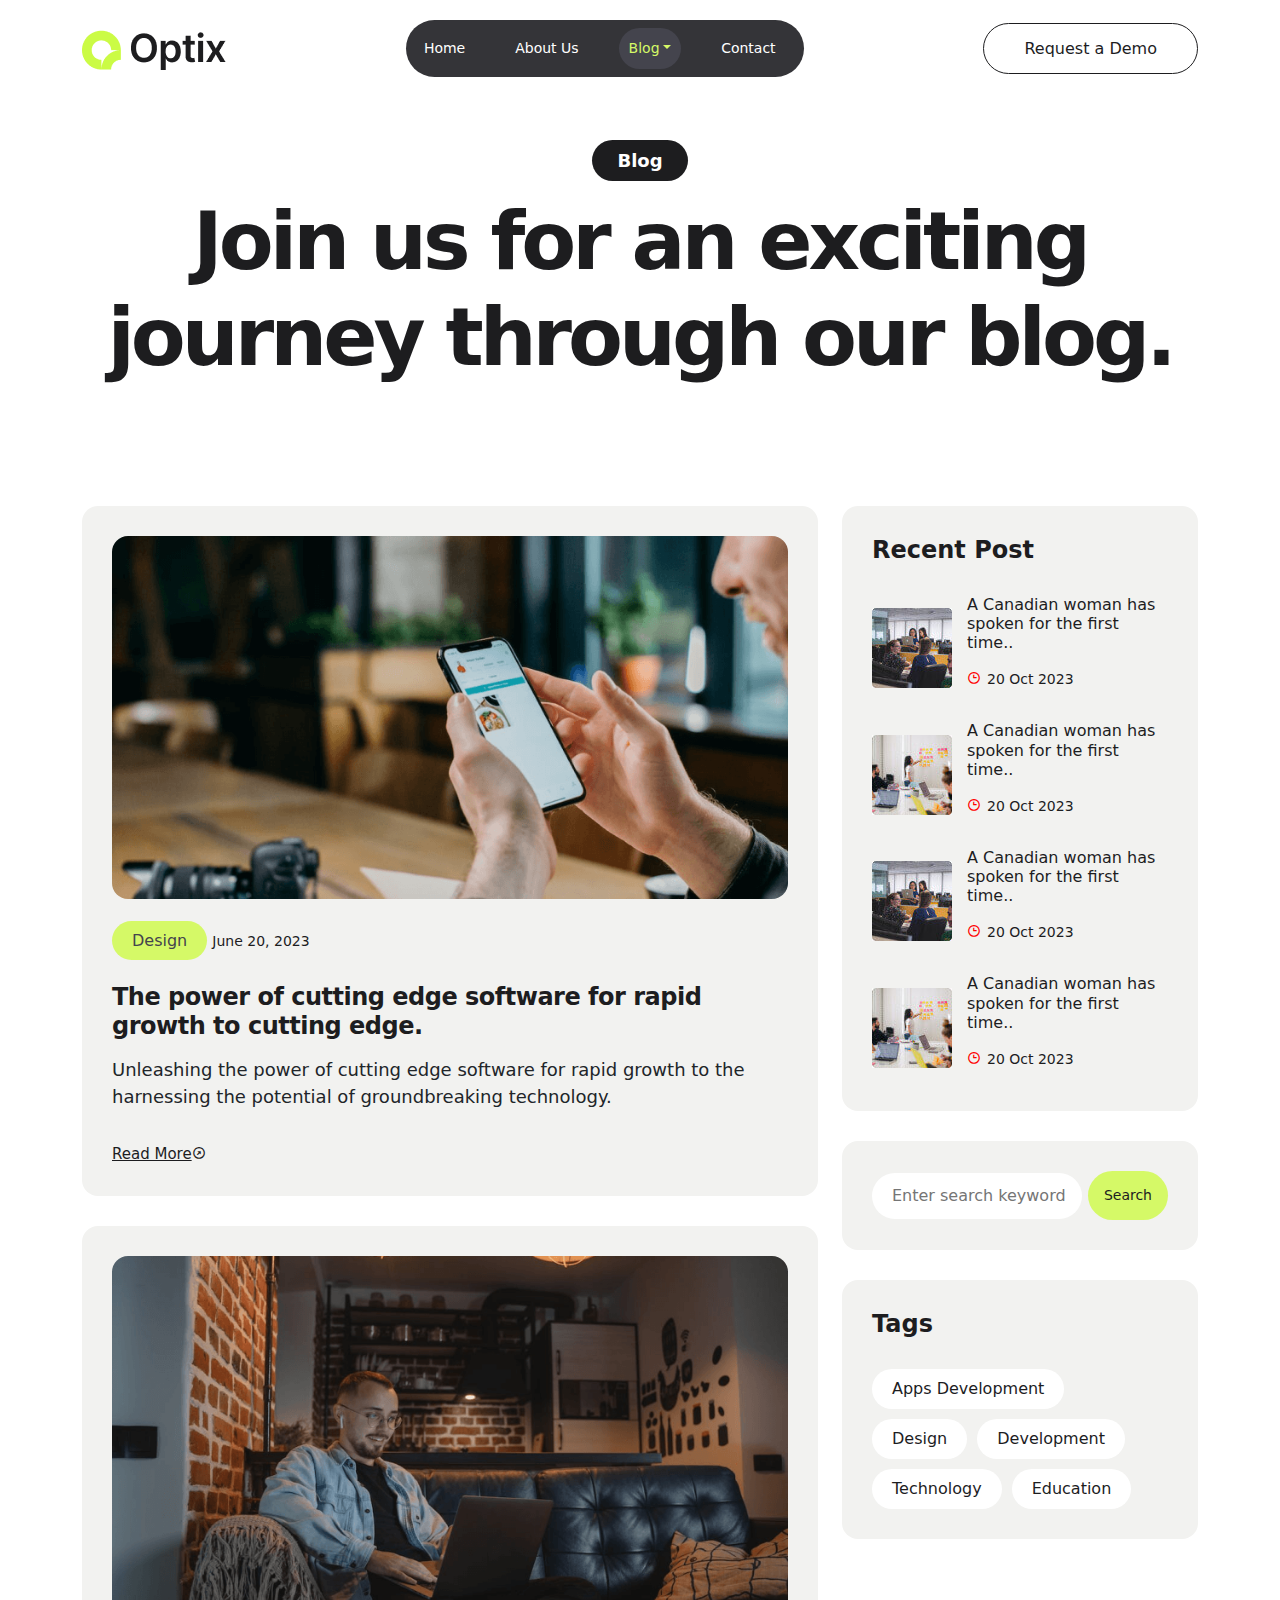
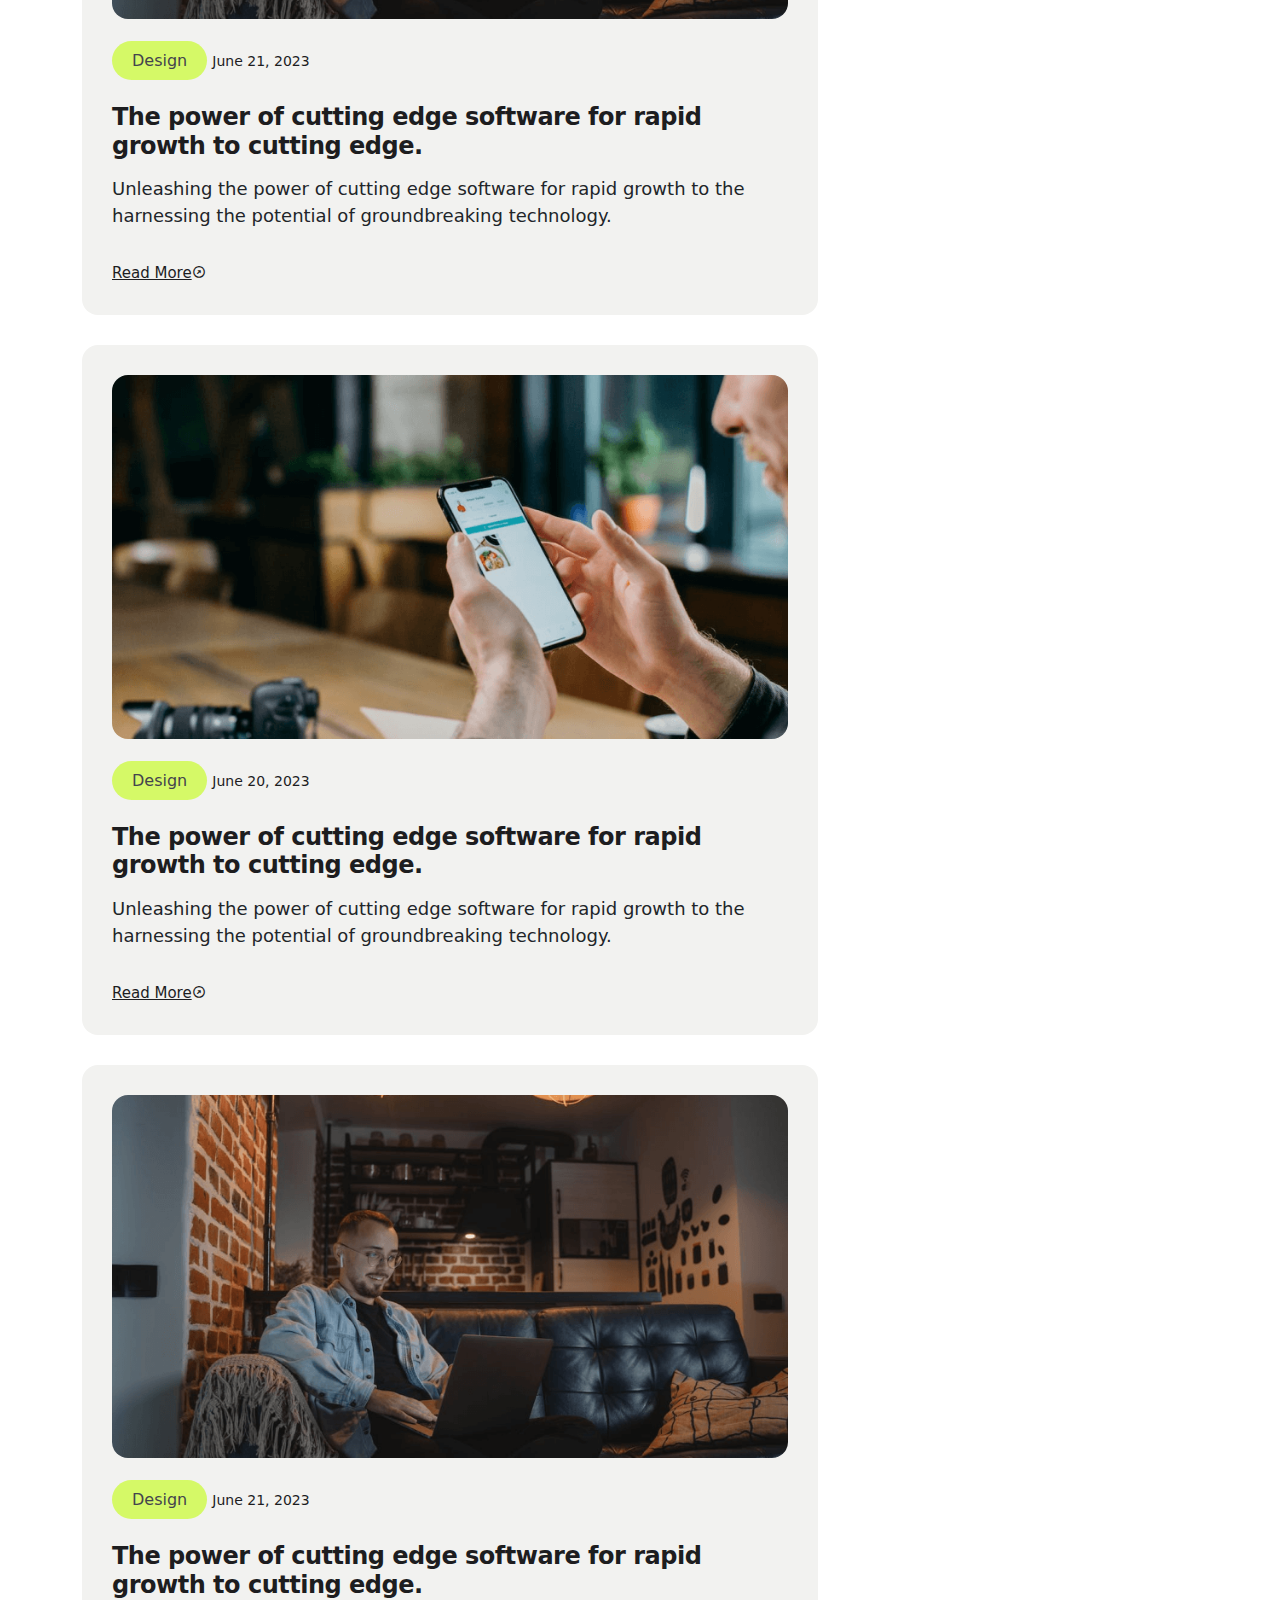
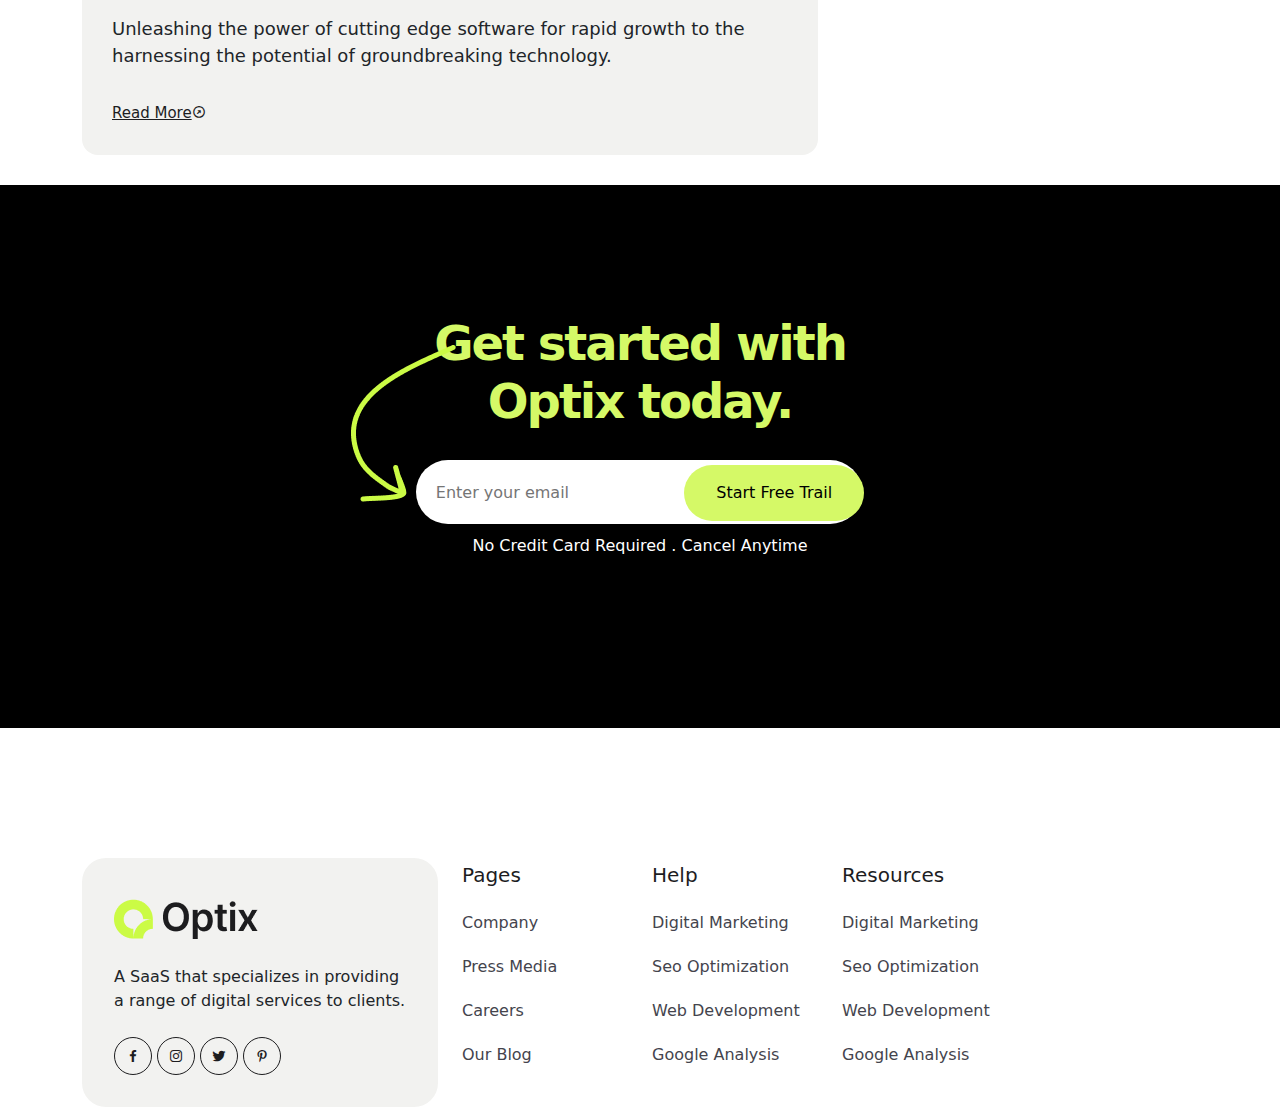
==== blog.html @ 0b74062f "first commit" ====
<!DOCTYPE html>
<html lang="en">
  <head>
    <meta charset="UTF-8" />
    <meta name="viewport" content="width=device-width, initial-scale=1.0" />
    <link
      href="https://cdn.jsdelivr.net/npm/bootstrap@5.3.3/dist/css/bootstrap.min.css"
      rel="stylesheet"
      integrity="sha384-QWTKZyjpPEjISv5WaRU9OFeRpok6YctnYmDr5pNlyT2bRjXh0JMhjY6hW+ALEwIH"
      crossorigin="anonymous"
    />
    <link
      rel="stylesheet"
      href="https://cdn.jsdelivr.net/npm/boxicons@latest/css/boxicons.min.css"
    />
    <link rel="stylesheet" href="blog.css" />
    <title>Optix-Blog</title>
  </head>
  <body>
    <div class="header fixed-top" style="background-color: #fff">
      <div class="container d-flex justify-content-between align-items-center">
        <img src="images/logo.png" alt="" />
        <div>
          <ul class="nav">
            <li class="nav-item nlist">
              <a class="nav-link nlink" href="index.html">Home </a>
            </li>
            <li class="nav-item nlist">
              <a class="nav-link nlink" href="">About Us</a>
            </li>

            <li class="nav-item dropdown nlist">
              <a
                class="nav-link dropdown-toggle active"
                data-bs-toggle="dropdown"
                aria-expanded="false"
                href="blog.html"
              >
                Blog</a
              >
              <ul class="dropdown-menu nlistdropdown">
                <li>
                  <a class="dropdown-item" href="blog.html">Blog</a>
                </li>
                <li>
                  <a class="dropdown-item" href="blog-single.html"
                    >Blog Single</a
                  >
                </li>
              </ul>
            </li>
            <li class="nav-item nlist">
              <a
                class="nav-link nlink"
                style="margin-right: 0"
                href="contact.html"
              >
                Contact</a
              >
            </li>
          </ul>
        </div>
        <div class="ntrail">
          <a href="">Request a Demo</a>
        </div>
        <div class="hmenu">
          <i onclick="toggleOpen()" class="bx bx-menu"></i>
        </div>
      </div>
    </div>
    <!--  -->
    <!--  -->
    <div class="ham-menu">
      <div class="container">
        <img class="img-fluid" src="images/logo.png" alt="" />
      </div>

      <ul class="nav">
        <li class="nav-item">
          <a class="nav-link" href="index.html">Home </a>
        </li>
        <li class="nav-item">
          <a onclick="toggleNav()" class="nav-link" href="#aboutus">About Us</a>
        </li>
        <li class="nav-item">
          <a class="nav-link" href="blog.html"> Blog</a>
        </li>
        <li class="nav-item">
          <a class="nav-link" href="blog-single.html">Blog Single</a>
        </li>
        <li class="nav-item">
          <a class="nav-link" href="contact.html"> Contact</a>
        </li>
      </ul>
    </div>
    <!---->
    <!--  -->
    <section class="first">
      <div>
        <div class="container">
          <div class="one">
            <div style="margin-bottom: 20px">
              <span class="test">Blog</span>
            </div>
            <h2>Join us for an exciting <br />journey through our blog.</h2>
          </div>
        </div>
      </div>
    </section>
    <!---->
    <section class="second">
      <div class="container">
        <div class="row">
          <div class="col-lg-8 col-md-6">
            <div class="blog">
              <img class="img-fluid" src="images/blog-page-1.png" alt="" />
              <div class="one">
                <a href=""> Design</a> <span>June 20, 2023</span>
              </div>
              <h4>
                The power of cutting edge software for rapid growth to cutting
                edge.
              </h4>
              <p>
                Unleashing the power of cutting edge software for rapid growth
                to the harnessing the potential of groundbreaking technology.
              </p>
              <a class="readmore" href="">
                Read More<i class="bx bx-right-top-arrow-circle"></i
              ></a>
            </div>
            <div class="blog">
              <div>
                <img class="img-fluid" src="images/blog-page-2.png" alt="" />
              </div>
              <div class="one">
                <a href=""> Design</a> <span>June 21, 2023</span>
              </div>
              <h4>
                The power of cutting edge software for rapid growth to cutting
                edge.
              </h4>
              <p>
                Unleashing the power of cutting edge software for rapid growth
                to the harnessing the potential of groundbreaking technology.
              </p>
              <a class="readmore" href="">
                Read More<i class="bx bx-right-top-arrow-circle"></i
              ></a>
            </div>
            <div class="blog">
              <img class="img-fluid" src="images/blog-page-1.png" alt="" />
              <div class="one">
                <a href=""> Design</a> <span>June 20, 2023</span>
              </div>
              <h4>
                The power of cutting edge software for rapid growth to cutting
                edge.
              </h4>
              <p>
                Unleashing the power of cutting edge software for rapid growth
                to the harnessing the potential of groundbreaking technology.
              </p>
              <a class="readmore" href="">
                Read More<i class="bx bx-right-top-arrow-circle"></i
              ></a>
            </div>
            <div class="blog">
              <div>
                <img class="img-fluid" src="images/blog-page-2.png" alt="" />
              </div>
              <div class="one">
                <a href=""> Design</a> <span>June 21, 2023</span>
              </div>
              <h4>
                The power of cutting edge software for rapid growth to cutting
                edge.
              </h4>
              <p>
                Unleashing the power of cutting edge software for rapid growth
                to the harnessing the potential of groundbreaking technology.
              </p>
              <a class="readmore" href="">
                Read More<i class="bx bx-right-top-arrow-circle"></i
              ></a>
            </div>
          </div>
          <div class="col-lg-4 col-md-6">
            <div class="post">
              <div>
                <h4>Recent Post</h4>
                <div
                  class="d-flex"
                  style="
                    align-items: center;
                    column-gap: 15px;
                    margin-bottom: 20px;
                  "
                >
                  <img class="img-fluid" src="images/de-1.jpg" alt="" />
                  <div>
                    <h5>A Canadian woman has spoken for the first time..</h5>
                    <p><i class="bx bx-time"></i><span>20 Oct 2023</span></p>
                  </div>
                </div>
                <div
                  class="d-flex"
                  style="
                    align-items: center;
                    column-gap: 15px;
                    margin-bottom: 20px;
                  "
                >
                  <img class="img-fluid" src="images/de-2.jpg" alt="" />
                  <div>
                    <h5>A Canadian woman has spoken for the first time..</h5>
                    <p><i class="bx bx-time"></i><span>20 Oct 2023</span></p>
                  </div>
                </div>
                <div
                  class="d-flex"
                  style="
                    align-items: center;
                    column-gap: 15px;
                    margin-bottom: 20px;
                  "
                >
                  <img class="img-fluid" src="images/de-1.jpg" alt="" />
                  <div>
                    <h5>A Canadian woman has spoken for the first time..</h5>
                    <p><i class="bx bx-time"></i><span>20 Oct 2023</span></p>
                  </div>
                </div>
                <div
                  class="d-flex"
                  style="align-items: center; column-gap: 15px"
                >
                  <img class="img-fluid" src="images/de-2.jpg" alt="" />
                  <div>
                    <h5>A Canadian woman has spoken for the first time..</h5>
                    <p><i class="bx bx-time"></i><span>20 Oct 2023</span></p>
                  </div>
                </div>
              </div>
            </div>
            <div class="post">
              <div class="two">
                <form
                  action=""
                  class="d-flex"
                  style="align-items: center; column-gap: 6px"
                >
                  <input type="text" placeholder="Enter search keyword" />
                  <button>Search</button>
                </form>
              </div>
            </div>
            <div class="post">
              <div class="three">
                <h4>Tags</h4>
                <div class="link">
                  <a href="">Apps Development</a>
                  <a href=""> Design</a>
                  <a href=""> Development </a>
                  <a href=""> Technology </a>
                  <a href="">Education </a>
                </div>
              </div>
            </div>
          </div>
        </div>
      </div>
    </section>
    <!---->
    <!--  -->
    <section class="last">
      <div class="container">
        <div class="text-center" style="position: relative">
          <h2>Get started with <br />Optix today.</h2>
          <div>
            <form action="">
              <input
                class="search"
                type="email"
                placeholder="Enter your email"
              />
              <button class="submit">Start Free Trail</button>
            </form>
            <p>No Credit Card Required . Cancel Anytime</p>
          </div>
          <img class="image" src="images/arr.png" alt="" />
        </div>
      </div>
    </section>
    <!---->
    <footer>
      <div class="footer">
        <div class="container">
          <div class="row">
            <div class="col-lg-4 col-md-6">
              <div class="one">
                <div>
                  <img
                    style="margin-bottom: 20px"
                    class="img-fluid"
                    src="images/logo.png"
                    alt=""
                  />
                </div>
                <p>
                  A SaaS that specializes in providing a range of digital
                  services to clients.
                </p>
                <div>
                  <i class="bx bxl-facebook"></i>
                  <i class="bx bxl-instagram"></i>
                  <i class="bx bxl-twitter"></i>
                  <i class="bx bxl-pinterest-alt"></i>
                </div>
              </div>
            </div>
            <div
              class="col-lg-2 col-md-6 col-sm-4"
              style="align-content: center"
            >
              <div class="item">
                <h4>Pages</h4>
                <ul>
                  <li>Company</li>
                  <li>Press Media</li>
                  <li>Careers</li>
                  <li>Our Blog</li>
                </ul>
              </div>
            </div>
            <div
              class="col-lg-2 col-md-6 col-sm-4"
              style="align-content: center"
            >
              <div class="item">
                <h4>Help</h4>
                <ul>
                  <li>Digital Marketing</li>
                  <li>Seo Optimization</li>
                  <li>Web Development</li>
                  <li>Google Analysis</li>
                </ul>
              </div>
            </div>
            <div
              class="col-lg-2 col-md-6 col-sm-4"
              style="align-content: center"
            >
              <div class="item">
                <h4>Resources</h4>
                <ul>
                  <li>Digital Marketing</li>
                  <li>Seo Optimization</li>
                  <li>Web Development</li>
                  <li>Google Analysis</li>
                </ul>
              </div>
            </div>
          </div>
        </div>
      </div>
    </footer>
    <!---->
    <script
      src="https://cdn.jsdelivr.net/npm/bootstrap@5.3.3/dist/js/bootstrap.bundle.min.js"
      integrity="sha384-YvpcrYf0tY3lHB60NNkmXc5s9fDVZLESaAA55NDzOxhy9GkcIdslK1eN7N6jIeHz"
      crossorigin="anonymous"
    ></script>
    <script src="index.js"></script>
  </body>
</html>
---- blog.css ----
body {
  scroll-behavior: smooth;
}
:root {
  --primary-color: rgb(29, 29, 31);
  --secondary-color: rgb(213, 249, 103);
  --first-color: rgb(68, 68, 77);
}
a {
  text-decoration: none;
}
/* header start*/
.header {
  padding: 20px 0;
}
.header ul {
  background-color: rgb(52, 52, 56);
  border-radius: 90px;
  padding: 8px;
}
/* list hover start*/
.header .nlist {
  position: relative;
  display: inline-block;
  padding-right: 10px;
}
.nlist .nlistdropdown {
  position: absolute;
  display: none;
  background-color: #fff;
  padding: 15px 10px;
  border-radius: 8px;
  margin-top: 2px;
  font-size: 14px;
  font-weight: 400;
}
.header .nlist:hover .nlistdropdown {
  display: block;
}
.header .hmenu {
  display: none;
}
.header .hmenu i {
  color: black;
  font-size: 32px;
}
/* list hover ends*/
.header .nlist .nlink {
  font-size: 14px;
  font-weight: 500;
  padding: 10px;
  margin-right: 20px;
  color: #fff;
  border-radius: 90px;
}
.header .nlist .nlink:hover {
  background-color: rgb(68, 68, 77);
  color: rgb(203, 251, 69);
  border-radius: 90px;
}
.header .nlist .active {
  font-size: 14px;
  font-weight: 500;
  padding: 10px;
  margin-right: 20px;
  color: #fff;
  border-radius: 90px;
}
.header .nlist .active {
  background-color: rgb(68, 68, 77);
  color: var(--secondary-color);
  border-radius: 90px;
}
.header .ntrail a {
  padding: 15px 40px;
  border: 1px solid var(--primary-color);
  color: var(--primary-color);
  border-radius: 90px;
  transition: 0.5s;
}
.header .ntrail a:hover {
  border: 2px solid var(--secondary-color);
  background-color: var(--secondary-color);
  color: black;
  border-radius: 90px;
}
/* header end*/
/*  */
.ham-menu {
  height: 100vh;
  width: 200px;
  top: 0;
  left: -100%;
  right: 0;
  bottom: 0;
  background-color: #fff;
  position: fixed;
  z-index: 99999;
  display: none;
  transition: 0.6s ease-in-out;
}
.ham-menu img {
  padding: 20px 0;
  margin-left: 32px;
  width: 100px;
}
.ham-menu ul {
  flex-direction: column;
  /* text-align: center; */
  float: right;
  padding-right: 40px;
}
.ham-menu ul li a {
  color: var(--primary-color);
}
/*  */
/*  */
.test {
  background-color: var(--primary-color);
  border-radius: 50px;
  font-size: 18px;
  font-weight: 600;
  line-height: 18px;
  padding: 10px 25px;
  color: #fff;
}
.first {
  padding: 150px 0 90px 0;
}
.first .one {
  text-align: center;
}
.first .one h2 {
  font-size: 80px;
  font-weight: 600;
  margin-bottom: 30px;
  letter-spacing: -4px;
  color: var(--primary-color);
}
/*-----*/
/*-----*/
.blog {
  padding: 30px;
  background-color: rgb(242, 242, 240);
  border-radius: 16px;
  margin-bottom: 30px;
}
.blog img {
  border-radius: 16px;
}
.blog .one {
  margin: 30px 0;
}
.blog .one a {
  padding: 10px 20px;
  background-color: var(--secondary-color);
  border-radius: 30px;
  font-size: 16px;
  font-weight: 500;
  color: rgb(68, 68, 77);
}
.blog .one span {
  font-size: 14px;
  font-weight: 500;
  color: var(--primary-color);
}
.blog h4 {
  margin-bottom: 15px;
  color: var(--primary-color);
  font-size: 24px;
  font-weight: 600;
  letter-spacing: -0.5px;
}
.blog p {
  padding-bottom: 15px;
  font-size: 18px;
  font-weight: 400;
}
.blog .readmore {
  font-size: 15px;
  font-weight: 500;
  text-decoration: underline;
  color: var(--primary-color);
}
.blog .readmore i {
  margin-top: 5px;
  font-size: 14px;
  font-weight: 400;
}
/*-----*/
.post {
  padding: 30px;
  margin-bottom: 30px;
  background-color: rgb(242, 242, 240);
  border-radius: 16px;
}
.post h4 {
  margin-bottom: 30px;
  color: var(--primary-color);
  font-size: 24px;
  font-weight: 600;
}
.post p {
  align-items: center;
  margin-bottom: 10px;
}
.post i {
  margin-right: 6px;
  font-size: 14px;
  font-weight: 500;
  color: red;
}
.post span {
  color: var(--primary-color);
  font-size: 14px;
  font-weight: 500;
}
.post h5 {
  margin-bottom: 15px;
  color: var(--primary-color);
  font-size: 16px;
  font-weight: 500;
}
.post .two input {
  padding: 1px 2px 1px 20px;
  border: 1px;
  border-radius: 30px;
  width: 100%;
  height: 46px;
}
.post .two button {
  padding: 14px 16px;
  border: 1px;
  background-color: var(--secondary-color);
  color: var(--primary-color);
  border-radius: 30px;
  font-size: 14px;
  font-weight: 400;
  transition: 0.5s;
}
.post .two button:hover {
  background-color: black;
  color: #fff;
}
.post .three .link {
  display: flex;
  flex-wrap: wrap;
  column-gap: 10px;
  row-gap: 10px;
}
.post .three a {
  padding: 8px 20px;
  background-color: #fff;
  border-radius: 30px;
  color: var(--primary-color);
  font-size: 16px;
  font-weight: 500;
  transition: 0.5s ease-in-out;
}
.post .three a:hover {
  background-color: var(--secondary-color);
}
/*-----*/
.last {
  padding: 130px 0;
  background-color: black;
}
.last .image {
  z-index: 1;
  top: 12%;
  left: 24%;
  position: absolute;
  animation: arr 4s linear infinite alternate;
}
@keyframes arr {
  0% {
    transform: translateX(0rem);
  }
  25% {
    transform: translateX(-0.5rem);
  }
  50% {
    transform: translateX(0rem);
  }
  75% {
    transform: translateX(0.5rem);
  }
  100% {
    transform: translateX(0rem);
  }
}
.last h2 {
  margin-bottom: 30px;
  font-size: 48px;
  font-weight: 600;
  color: var(--secondary-color);
  letter-spacing: -2px;
}
.last .search {
  padding: 1px 2px 1px 20px;
  border: 0;
  border-radius: 50px;
  height: 64px;
  width: 40%;
}
.last .submit {
  font-size: 16px;
  font-weight: 500;
  padding: 16px 32px;
  border: 0;
  border-radius: 200px;
  background-color: var(--secondary-color);
  margin-left: -183px;
  transition: 0.5s;
}
.last .submit:hover {
  background-color: var(--primary-color);
  color: var(--secondary-color);
}
.last p {
  margin-top: 10px;
  margin-bottom: 40px;
  /* color: rgb(108, 108, 115); */
  color: #fff;
}
/*-----*/
.footer {
  padding: 130px 0 10px 0;
}
.footer .one {
  padding: 32px;
  background-color: rgb(242, 242, 240);
  border-radius: 24px;
}
.footer .one p {
  margin-bottom: 24px;
  font-size: 16px;
  font-weight: 400;
}
.footer .one i {
  padding: 10px;
  border: 1px solid var(--primary-color);
  border-radius: 50%;
  color: var(--primary-color);
  font-size: 16px;
  font-weight: 400;
  transition: 0.5s ease-in-out;
  cursor: pointer;
}
.footer .one i:hover {
  background-color: var(--secondary-color);
  border: 1px solid var(--secondary-color);
}
.footer .item h4 {
  margin-bottom: 24px;
  font-size: 20px;
  font-weight: 500;
  color: var(--primary-color);
}
.footer .item ul {
  list-style: none;
  padding: 0;
}
.footer .item ul li {
  padding-bottom: 20px;
  font-size: 16px;
  font-weight: 400;
  color: rgb(68, 68, 77);
  cursor: pointer;
}
.footer .item ul li:hover {
  text-decoration: underline;
}
/*-----*/
@media (min-width: 991.98px) and (max-width: 1199px) {
  .last .image {
    top: 12%;
    left: 21%;
  }
}
@media (min-width: 300px) and (max-width: 991.98px) {
  .header ul {
    display: none;
  }
  .header .hmenu {
    display: block;
  }
  .header img {
    margin-inline-end: auto;
    width: 100px;
  }
  .ntrail {
    display: none;
  }
  .ham-menu {
    display: block;
  }
  .first {
    padding: 150px 0 40px 0;
  }
  .first .one h2 {
    font-size: 50px;
    letter-spacing: -1px;
  }
  .blog .one a {
    font-size: 14px;
  }
  .blog .one span {
    font-size: 12px;
  }
  .blog h4 {
    font-size: 20px;
  }
  .blog p {
    font-size: 14px;
    margin: 0;
  }
  .blog .readmore {
    font-size: 12px;
  }
  .post h4 {
    font-size: 22px;
  }
  .post h5 {
    margin-bottom: 10px;
    font-size: 14px;
  }
  .post .three a {
    font-size: 14px;
  }
  .last {
    padding: 80px 0;
  }
  .last h2 {
    font-size: 40px;
  }
  .last .search {
    width: 65%;
  }
  .last .image {
    display: none;
  }
  .footer {
    padding: 80px 0 10px 0;
  }
  .footer .one {
    padding: 32px;
    text-align: center;
  }
  .footer .one p {
    margin-bottom: 24px;
    font-size: 16px;
  }
  .footer .one i {
    font-size: 14px;
  }
  .footer .item {
    margin-top: 20px;
    text-align: center;
  }
  .footer .item h4 {
    margin-bottom: 20px;
    font-size: 18px;
  }
  .footer .item ul li {
    padding-bottom: 20px;
    font-size: 14px;
  }
}
@media (min-width: 300px) and (max-width: 767.98px) {
  .footer .one {
    padding: 15px;
  }
}
@media (min-width: 300px) and (max-width: 750.98px) {
  .last .search {
    width: 70%;
  }
  .last .submit {
    padding: 16px 32px;
    margin: 5px 0 0 0;
  }
}
@media (min-width: 300px) and (max-width: 474.98px) {
  .first .one h2 {
    font-size: 30px;
    letter-spacing: 0;
  }
  .last h2 {
    font-size: 30px;
    letter-spacing: 0px;
  }
}
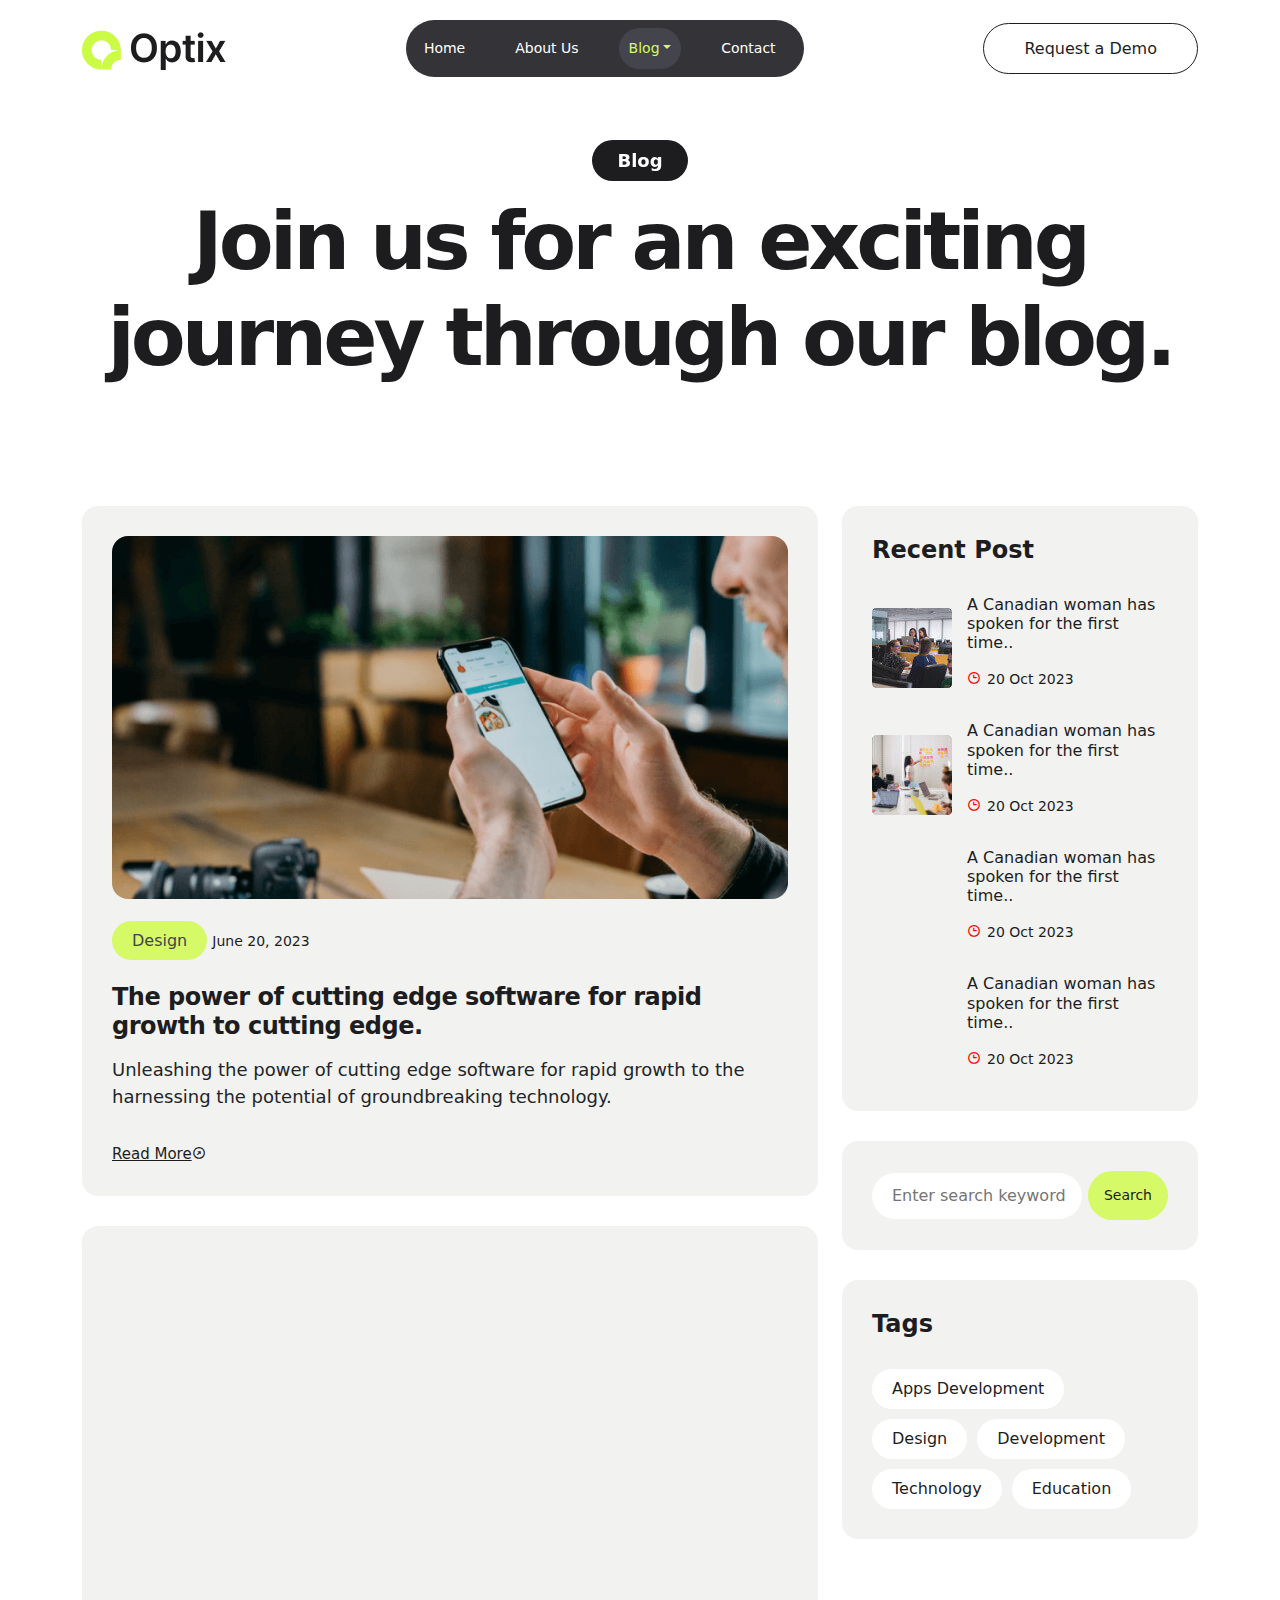
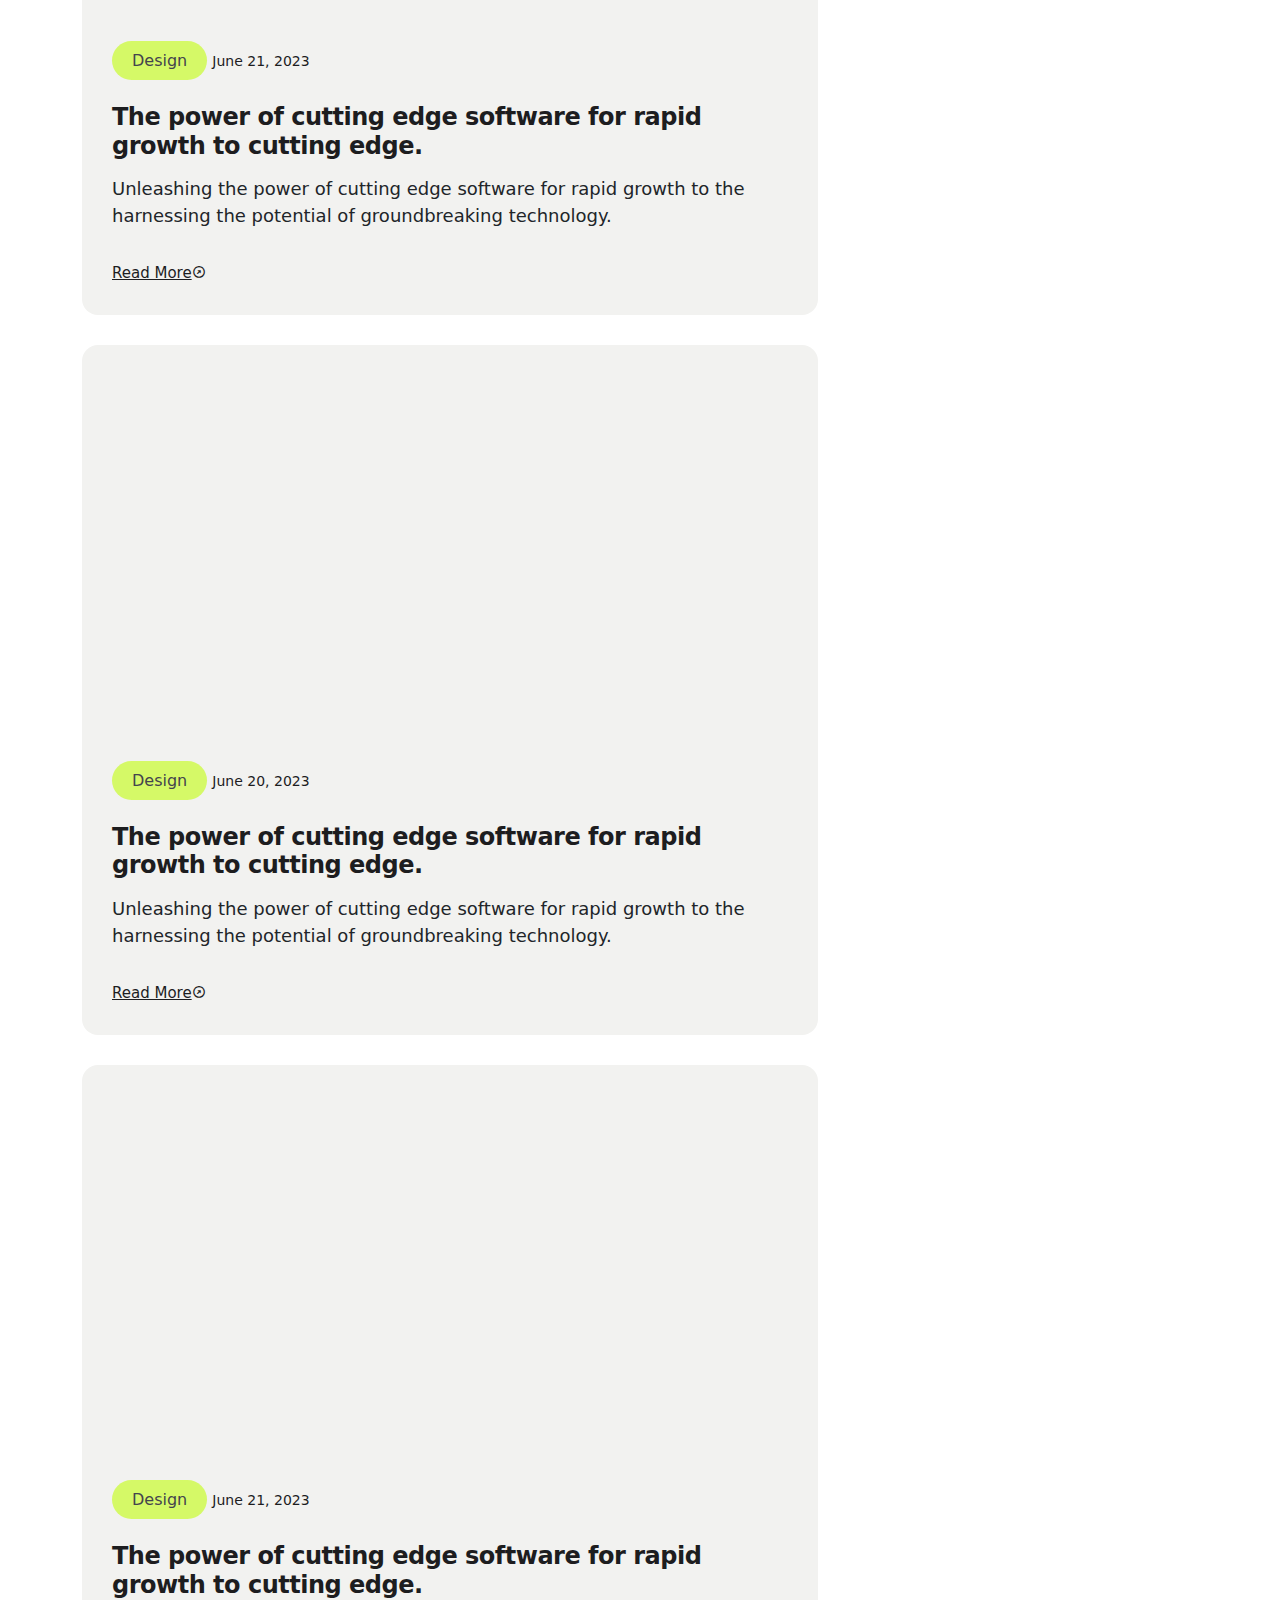
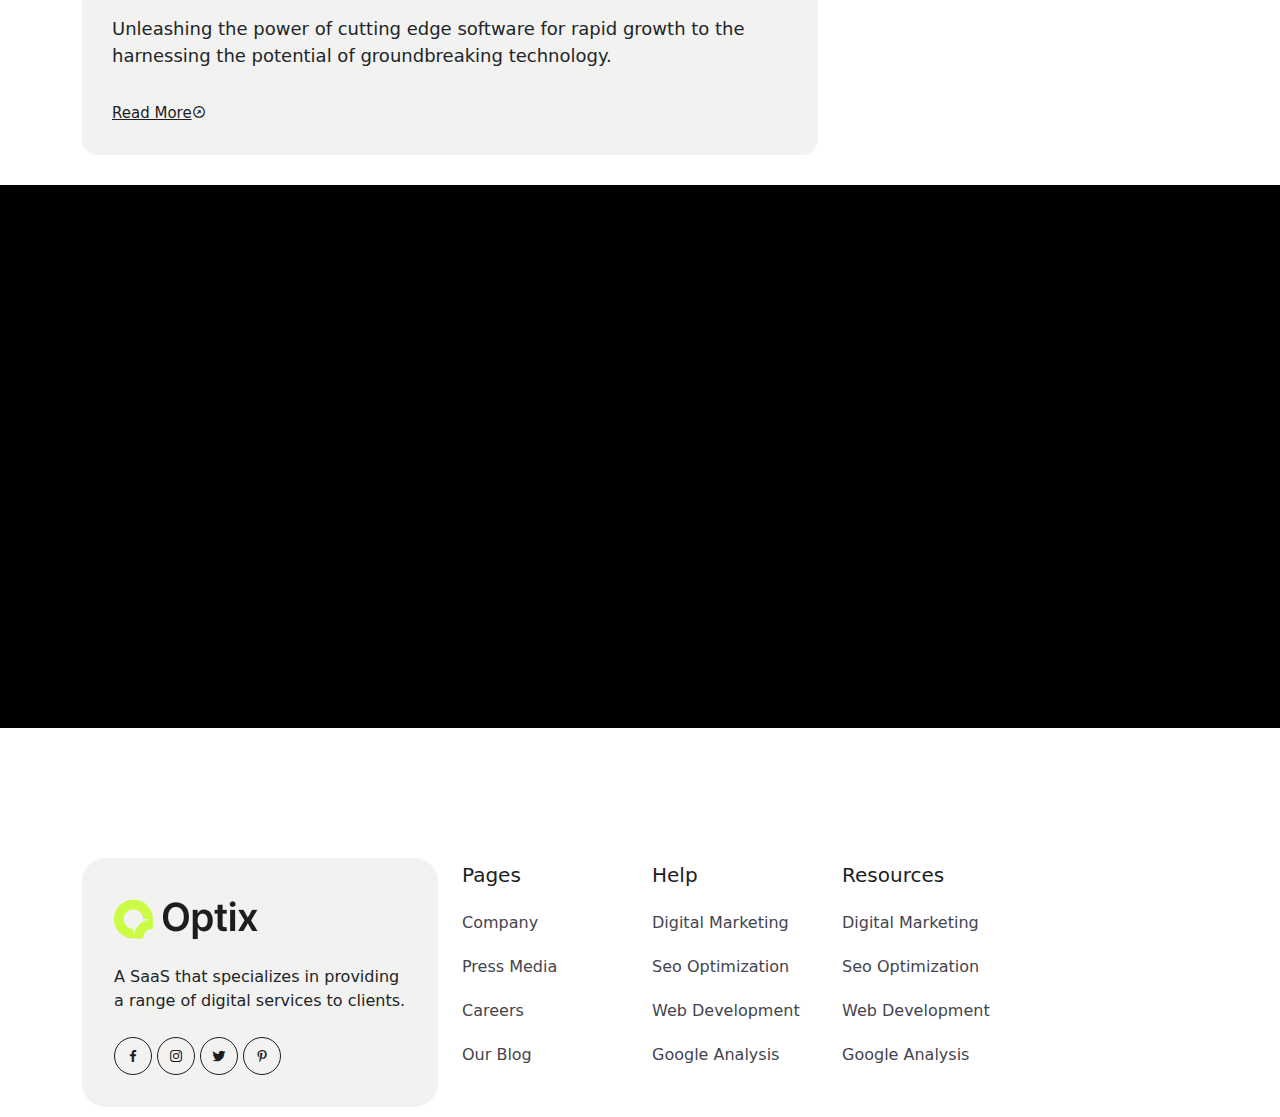
==== commit 951e2eaf: "first commit" ====
--- a/blog.html
+++ b/blog.html
@@ -13,6 +13,7 @@
       rel="stylesheet"
       href="https://cdn.jsdelivr.net/npm/boxicons@latest/css/boxicons.min.css"
     />
+    <link rel="stylesheet" href="https://unpkg.com/aos@next/dist/aos.css" />
     <link rel="stylesheet" href="blog.css" />
     <title>Optix-Blog</title>
   </head>
@@ -96,14 +97,12 @@
     <!---->
     <!--  -->
     <section class="first">
-      <div>
-        <div class="container">
-          <div class="one">
-            <div style="margin-bottom: 20px">
-              <span class="test">Blog</span>
-            </div>
-            <h2>Join us for an exciting <br />journey through our blog.</h2>
+      <div class="container">
+        <div class="one" data-aos="zoom-in" data-aos-duration="1500">
+          <div style="margin-bottom: 20px">
+            <span class="test">Blog</span>
           </div>
+          <h2>Join us for an exciting <br />journey through our blog.</h2>
         </div>
       </div>
     </section>
@@ -113,7 +112,13 @@
         <div class="row">
           <div class="col-lg-8 col-md-6">
             <div class="blog">
-              <img class="img-fluid" src="images/blog-page-1.png" alt="" />
+              <img
+                data-aos="flip-up"
+                data-aos-duration="1500"
+                class="img-fluid"
+                src="images/blog-page-1.png"
+                alt=""
+              />
               <div class="one">
                 <a href=""> Design</a> <span>June 20, 2023</span>
               </div>
@@ -131,7 +136,13 @@
             </div>
             <div class="blog">
               <div>
-                <img class="img-fluid" src="images/blog-page-2.png" alt="" />
+                <img
+                  data-aos="flip-up"
+                  data-aos-duration="1500"
+                  class="img-fluid"
+                  src="images/blog-page-2.png"
+                  alt=""
+                />
               </div>
               <div class="one">
                 <a href=""> Design</a> <span>June 21, 2023</span>
@@ -149,7 +160,13 @@
               ></a>
             </div>
             <div class="blog">
-              <img class="img-fluid" src="images/blog-page-1.png" alt="" />
+              <img
+                data-aos="flip-up"
+                data-aos-duration="1500"
+                class="img-fluid"
+                src="images/blog-page-1.png"
+                alt=""
+              />
               <div class="one">
                 <a href=""> Design</a> <span>June 20, 2023</span>
               </div>
@@ -167,7 +184,13 @@
             </div>
             <div class="blog">
               <div>
-                <img class="img-fluid" src="images/blog-page-2.png" alt="" />
+                <img
+                  data-aos="flip-up"
+                  data-aos-duration="1500"
+                  class="img-fluid"
+                  src="images/blog-page-2.png"
+                  alt=""
+                />
               </div>
               <div class="one">
                 <a href=""> Design</a> <span>June 21, 2023</span>
@@ -197,7 +220,13 @@
                     margin-bottom: 20px;
                   "
                 >
-                  <img class="img-fluid" src="images/de-1.jpg" alt="" />
+                  <img
+                    data-aos="zoom-out"
+                    data-aos-duration="1500"
+                    class="img-fluid"
+                    src="images/de-1.jpg"
+                    alt=""
+                  />
                   <div>
                     <h5>A Canadian woman has spoken for the first time..</h5>
                     <p><i class="bx bx-time"></i><span>20 Oct 2023</span></p>
@@ -211,7 +240,13 @@
                     margin-bottom: 20px;
                   "
                 >
-                  <img class="img-fluid" src="images/de-2.jpg" alt="" />
+                  <img
+                    data-aos="zoom-out"
+                    data-aos-duration="1500"
+                    class="img-fluid"
+                    src="images/de-2.jpg"
+                    alt=""
+                  />
                   <div>
                     <h5>A Canadian woman has spoken for the first time..</h5>
                     <p><i class="bx bx-time"></i><span>20 Oct 2023</span></p>
@@ -225,7 +260,13 @@
                     margin-bottom: 20px;
                   "
                 >
-                  <img class="img-fluid" src="images/de-1.jpg" alt="" />
+                  <img
+                    data-aos="zoom-out"
+                    data-aos-duration="1500"
+                    class="img-fluid"
+                    src="images/de-1.jpg"
+                    alt=""
+                  />
                   <div>
                     <h5>A Canadian woman has spoken for the first time..</h5>
                     <p><i class="bx bx-time"></i><span>20 Oct 2023</span></p>
@@ -235,7 +276,13 @@
                   class="d-flex"
                   style="align-items: center; column-gap: 15px"
                 >
-                  <img class="img-fluid" src="images/de-2.jpg" alt="" />
+                  <img
+                    data-aos="zoom-out"
+                    data-aos-duration="1500"
+                    class="img-fluid"
+                    src="images/de-2.jpg"
+                    alt=""
+                  />
                   <div>
                     <h5>A Canadian woman has spoken for the first time..</h5>
                     <p><i class="bx bx-time"></i><span>20 Oct 2023</span></p>
@@ -275,7 +322,12 @@
     <!--  -->
     <section class="last">
       <div class="container">
-        <div class="text-center" style="position: relative">
+        <div
+          class="text-center"
+          style="position: relative"
+          data-aos="zoom-in"
+          data-aos-duration="1500"
+        >
           <h2>Get started with <br />Optix today.</h2>
           <div>
             <form action="">
@@ -372,5 +424,9 @@
       crossorigin="anonymous"
     ></script>
     <script src="index.js"></script>
+    <script src="https://unpkg.com/aos@next/dist/aos.js"></script>
+    <script>
+      AOS.init();
+    </script>
   </body>
 </html>
